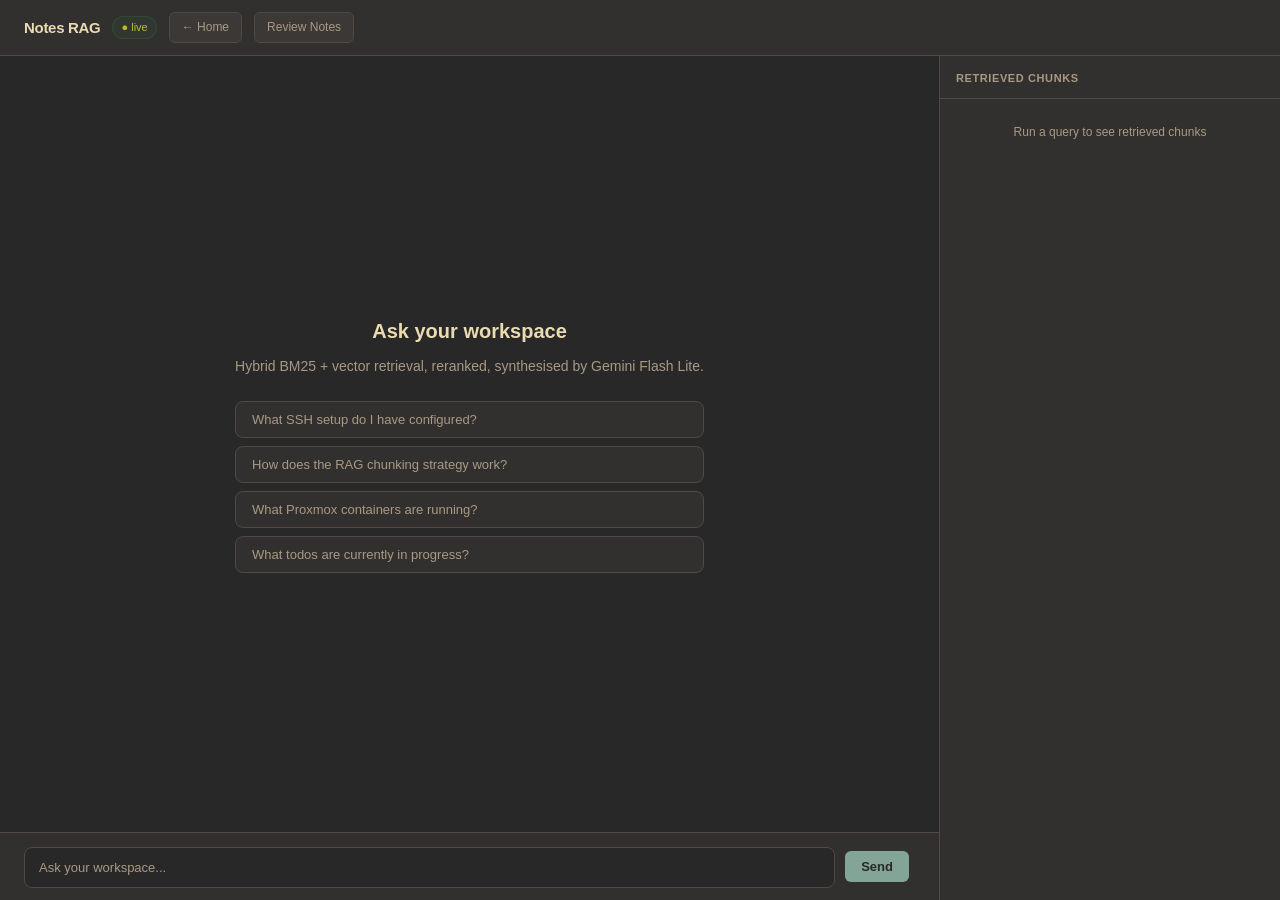
==== ui/index.html @ 13c09167 "feat(ui): apply Gruvbox Dark theme across all pages Replace GitHub Dark palette with Gruvbox Dark — " ====
<!DOCTYPE html>
<html lang="en">
<head>
  <meta charset="UTF-8">
  <meta name="viewport" content="width=device-width, initial-scale=1.0">
  <link rel="manifest" href="/manifest.json">
  <meta name="theme-color" content="#282828">
  <meta name="mobile-web-app-capable" content="yes">
  <meta name="apple-mobile-web-app-capable" content="yes">
  <meta name="apple-mobile-web-app-status-bar-style" content="black-translucent">
  <meta name="apple-mobile-web-app-title" content="Notes RAG">
  <link rel="apple-touch-icon" href="/ui/icon.png">
  <title>Notes RAG</title>
  <style>
    *, *::before, *::after { box-sizing: border-box; margin: 0; padding: 0; }

    :root {
      --bg:        #282828;
      --surface:   #32302f;
      --surface2:  #3c3836;
      --border:    #504945;
      --text:      #ebdbb2;
      --text-muted:#a89984;
      --accent:    #83a598;
      --user-bg:   #3c3836;
      --tag-bg:    #3c3836;
      --green:     #b8bb26;
      --code-bg:   #1d2021;
      --radius:    8px;
    }

    html, body { height: 100%; }

    body {
      font-family: -apple-system, BlinkMacSystemFont, 'Segoe UI', sans-serif;
      background: var(--bg);
      color: var(--text);
      display: flex;
      flex-direction: column;
      height: 100%;
      font-size: 14px;
      line-height: 1.6;
    }

    /* ── Header ── */
    header {
      border-bottom: 1px solid var(--border);
      padding: 12px 24px;
      display: flex;
      align-items: center;
      gap: 12px;
      background: var(--surface);
      flex-shrink: 0;
    }
    header h1 { font-size: 15px; font-weight: 600; letter-spacing: -0.3px; }
    .badge {
      font-size: 11px; padding: 2px 8px;
      border-radius: 999px; border: 1px solid var(--border);
      color: var(--text-muted); background: var(--tag-bg);
    }
    .badge.green { color: var(--green); border-color: #2ea04330; background: #2ea04310; }
    #home-btn, #review-btn { background: var(--tag-bg); border: 1px solid var(--border); color: var(--text-muted);
      border-radius: 6px; padding: 5px 12px; font-size: 12px; text-decoration: none;
      transition: border-color 0.15s, color 0.15s; }
    #home-btn:hover, #review-btn:hover { border-color: var(--accent); color: var(--text); }
    .spacer { flex: 1; }
    #chunk-count { font-size: 11px; color: var(--text-muted); font-family: 'SF Mono', monospace; }

    /* ── Layout ── */
    .layout { display: flex; flex: 1; overflow: hidden; }

    /* ── Chat panel ── */
    .chat-panel {
      flex: 1; display: flex; flex-direction: column;
      overflow: hidden; border-right: 1px solid var(--border);
    }

    .messages {
      flex: 1; overflow-y: auto;
      padding: 24px; display: flex; flex-direction: column;
      gap: 24px; scroll-behavior: smooth;
    }
    .messages::-webkit-scrollbar { width: 6px; }
    .messages::-webkit-scrollbar-thumb { background: var(--border); border-radius: 3px; }

    /* Welcome */
    .welcome { margin: auto; text-align: center; max-width: 480px; }
    .welcome h2 { font-size: 20px; font-weight: 600; margin-bottom: 8px; }
    .welcome p { color: var(--text-muted); margin-bottom: 24px; }
    .examples { display: flex; flex-direction: column; gap: 8px; }
    .example-btn {
      background: var(--surface); border: 1px solid var(--border);
      color: var(--text-muted); padding: 10px 16px;
      border-radius: var(--radius); cursor: pointer;
      text-align: left; font-size: 13px;
      transition: border-color 0.15s, color 0.15s;
    }
    .example-btn:hover { border-color: var(--accent); color: var(--text); }

    /* Exchange */
    .exchange { display: flex; flex-direction: column; gap: 12px; }

    .user-msg {
      align-self: flex-end; background: var(--user-bg);
      border: 1px solid #2d4a6a; border-radius: var(--radius);
      padding: 10px 14px; max-width: 75%;
      color: var(--text); font-size: 13px; white-space: pre-wrap;
    }

    .assistant-card {
      background: var(--surface); border: 1px solid var(--border);
      border-radius: var(--radius); overflow: hidden;
    }

    .answer-body {
      padding: 16px; color: var(--text);
      font-size: 13.5px; line-height: 1.7;
    }
    .answer-body h1, .answer-body h2, .answer-body h3 {
      font-size: 14px; font-weight: 600; margin: 12px 0 4px;
    }
    .answer-body p { margin-bottom: 10px; }
    .answer-body p:last-child { margin-bottom: 0; }
    .answer-body strong { font-weight: 600; }
    .answer-body em { font-style: italic; color: var(--text-muted); }
    .answer-body code {
      font-family: 'SF Mono', 'Fira Code', monospace;
      background: var(--code-bg); border: 1px solid var(--border);
      border-radius: 4px; padding: 1px 5px; font-size: 12px; color: #e3b341;
    }
    .answer-body pre {
      background: var(--code-bg); border: 1px solid var(--border);
      border-radius: var(--radius); padding: 12px;
      overflow-x: auto; margin: 10px 0;
    }
    .answer-body pre code { background: none; border: none; padding: 0; color: var(--text); font-size: 12px; }
    .answer-body ul, .answer-body ol { padding-left: 20px; margin-bottom: 10px; }
    .answer-body li { margin-bottom: 3px; }
    .answer-body blockquote {
      border-left: 3px solid var(--border); padding-left: 12px;
      color: var(--text-muted); margin: 8px 0;
    }

    /* Cursor blink while streaming */
    .streaming-cursor::after {
      content: '▍'; animation: blink 0.8s step-end infinite;
      color: var(--accent); font-size: 12px;
    }
    @keyframes blink { 50% { opacity: 0; } }

    /* Card footer: sources + latency */
    .card-footer {
      display: flex; align-items: center; gap: 8px;
      padding: 8px 16px; border-top: 1px solid var(--border);
      font-size: 12px; color: var(--text-muted);
    }
    .sources-toggle {
      display: flex; align-items: center; gap: 6px;
      cursor: pointer; user-select: none;
      transition: color 0.15s; flex: 1;
    }
    .sources-toggle:hover { color: var(--text); }
    .sources-toggle .chevron { transition: transform 0.2s; font-size: 10px; }
    .sources-toggle.open .chevron { transform: rotate(90deg); }
    .sources-count {
      background: var(--tag-bg); border: 1px solid var(--border);
      border-radius: 999px; padding: 1px 7px; font-size: 11px;
    }
    .source-chips { display: flex; gap: 4px; flex-wrap: wrap; }
    .chip {
      font-size: 10px; padding: 1px 6px; border-radius: 999px;
      background: var(--tag-bg); border: 1px solid var(--border);
      color: var(--text-muted); max-width: 160px;
      overflow: hidden; text-overflow: ellipsis; white-space: nowrap;
    }
    .latency {
      font-size: 11px; color: var(--text-muted);
      font-family: 'SF Mono', monospace; white-space: nowrap; flex-shrink: 0;
    }
    .latency .phase { color: var(--accent); }

    /* Chunks panel (inline) */
    .chunks-panel {
      display: none; flex-direction: column;
      gap: 1px; background: var(--border);
      border-top: 1px solid var(--border);
    }
    .chunks-panel.open { display: flex; }

    .chunk { background: var(--surface2); overflow: hidden; }
    .chunk-header {
      display: flex; align-items: center; gap: 8px;
      padding: 8px 16px; cursor: pointer; user-select: none;
    }
    .chunk-header:hover { background: var(--surface); }
    .chunk-filename {
      font-size: 11px; font-family: 'SF Mono', monospace;
      color: var(--accent); flex: 1;
      overflow: hidden; text-overflow: ellipsis; white-space: nowrap;
    }
    .score-bar { width: 40px; height: 3px; background: var(--border); border-radius: 2px; overflow: hidden; }
    .score-bar-fill { height: 100%; background: var(--accent); border-radius: 2px; }
    .chunk-score { font-size: 10px; color: var(--text-muted); font-family: monospace; }
    .chunk-expand { color: var(--text-muted); font-size: 10px; transition: transform 0.15s; }
    .chunk.expanded .chunk-expand { transform: rotate(90deg); }
    .chunk-content {
      display: none; padding: 0 16px 12px;
      font-size: 12px; font-family: 'SF Mono', 'Fira Code', monospace;
      color: var(--text-muted); line-height: 1.6;
      white-space: pre-wrap; word-break: break-word;
      border-top: 1px solid var(--border);
    }
    .chunk.expanded .chunk-content { display: block; }

    /* Loading */
    .loading-card {
      background: var(--surface); border: 1px solid var(--border);
      border-radius: var(--radius); padding: 16px;
      display: flex; align-items: center; gap: 10px;
      color: var(--text-muted); font-size: 13px;
    }
    .spinner {
      width: 14px; height: 14px;
      border: 2px solid var(--border); border-top-color: var(--accent);
      border-radius: 50%; animation: spin 0.7s linear infinite; flex-shrink: 0;
    }
    @keyframes spin { to { transform: rotate(360deg); } }

    /* ── Sidebar ── */
    .sources-panel-side {
      width: 340px; flex-shrink: 0; overflow-y: auto;
      background: var(--surface); display: flex; flex-direction: column;
    }
    .sources-panel-side::-webkit-scrollbar { width: 6px; }
    .sources-panel-side::-webkit-scrollbar-thumb { background: var(--border); border-radius: 3px; }
    .side-header {
      padding: 14px 16px 10px; font-size: 11px; font-weight: 600;
      color: var(--text-muted); text-transform: uppercase;
      letter-spacing: 0.6px; border-bottom: 1px solid var(--border); flex-shrink: 0;
    }
    .side-empty { padding: 24px 16px; color: var(--text-muted); font-size: 12px; text-align: center; }

    .side-chunk { border-bottom: 1px solid var(--border); overflow: hidden; }
    .side-chunk-header { padding: 10px 16px; cursor: pointer; display: flex; flex-direction: column; gap: 4px; }
    .side-chunk-header:hover { background: var(--surface2); }
    .side-chunk-meta { display: flex; align-items: center; justify-content: space-between; gap: 8px; }
    .side-chunk-filename {
      font-size: 11px; font-family: 'SF Mono', monospace;
      color: var(--accent); overflow: hidden; text-overflow: ellipsis; white-space: nowrap;
    }
    .side-chunk-score { font-size: 10px; color: var(--text-muted); font-family: monospace; flex-shrink: 0; }
    .side-score-bar { width: 100%; height: 2px; background: var(--border); border-radius: 2px; }
    .side-score-bar-fill { height: 100%; background: var(--accent); border-radius: 2px; opacity: 0.7; }
    .side-chunk-preview {
      font-size: 11px; color: var(--text-muted);
      white-space: nowrap; overflow: hidden; text-overflow: ellipsis;
    }
    .side-chunk-body {
      display: none; padding: 0 16px 12px;
      font-size: 11px; font-family: 'SF Mono', monospace;
      color: var(--text-muted); white-space: pre-wrap;
      word-break: break-word; line-height: 1.6;
    }
    .side-chunk.expanded .side-chunk-body { display: block; }
    .side-chunk.expanded .side-chunk-header { background: var(--surface2); }

    /* ── Input bar ── */
    .input-bar {
      border-top: 1px solid var(--border); padding: 12px 24px;
      background: var(--surface); display: flex; gap: 10px;
      align-items: flex-end; flex-shrink: 0;
    }
    .input-wrap {
      flex: 1; background: var(--bg); border: 1px solid var(--border);
      border-radius: var(--radius); display: flex; align-items: flex-end;
      transition: border-color 0.15s;
    }
    .input-wrap:focus-within { border-color: var(--accent); }
    textarea {
      flex: 1; background: transparent; border: none; outline: none;
      color: var(--text); font-family: inherit; font-size: 13px;
      padding: 10px 14px; resize: none; max-height: 120px; line-height: 1.5;
    }
    textarea::placeholder { color: var(--text-muted); }
    .send-btn {
      background: var(--accent); color: #282828; border: none;
      border-radius: 6px; padding: 8px 16px; cursor: pointer;
      font-size: 13px; font-weight: 600; flex-shrink: 0;
      transition: opacity 0.15s; align-self: flex-end; margin: 6px 6px 6px 0;
    }
    .send-btn:hover { opacity: 0.85; }
    .send-btn:disabled { opacity: 0.4; cursor: not-allowed; }

    @media (max-width: 768px) {
      .sources-panel-side { display: none; }
      .chat-panel { border-right: none; }
    }
  </style>
</head>
<body>

<header>
  <h1>Notes RAG</h1>
  <span class="badge green">● live</span>
  <a href="/" id="home-btn">← Home</a>
  <a href="/review" id="review-btn">Review Notes</a>
  <span class="spacer"></span>
</header>

<div class="layout">
  <div class="chat-panel">
    <div class="messages" id="messages">
      <div class="welcome" id="welcome">
        <h2>Ask your workspace</h2>
        <p>Hybrid BM25 + vector retrieval, reranked, synthesised by Gemini Flash Lite.</p>
        <div class="examples">
          <button class="example-btn">What SSH setup do I have configured?</button>
          <button class="example-btn">How does the RAG chunking strategy work?</button>
          <button class="example-btn">What Proxmox containers are running?</button>
          <button class="example-btn">What todos are currently in progress?</button>
        </div>
      </div>
    </div>
    <div class="input-bar">
      <div class="input-wrap">
        <textarea id="query" placeholder="Ask your workspace..." rows="1"></textarea>
      </div>
      <button class="send-btn" id="send">Send</button>
    </div>
  </div>

  <div class="sources-panel-side" id="side-panel">
    <div class="side-header">Retrieved Chunks</div>
    <div class="side-empty" id="side-empty">Run a query to see retrieved chunks</div>
  </div>
</div>

<script>
  const messagesEl = document.getElementById('messages');
  const queryEl    = document.getElementById('query');
  const sendBtn    = document.getElementById('send');
  const sidePanel  = document.getElementById('side-panel');
  const sideEmpty  = document.getElementById('side-empty');

  // Stats loaded but not displayed

  // Auto-resize textarea
  queryEl.addEventListener('input', () => {
    queryEl.style.height = 'auto';
    queryEl.style.height = Math.min(queryEl.scrollHeight, 120) + 'px';
  });

  queryEl.addEventListener('keydown', e => {
    if (e.key === 'Enter' && !e.shiftKey) { e.preventDefault(); submit(); }
  });

  sendBtn.addEventListener('click', submit);

  document.querySelectorAll('.example-btn').forEach(btn => {
    btn.addEventListener('click', () => { queryEl.value = btn.textContent; submit(); });
  });

  async function submit() {
    const query = queryEl.value.trim();
    if (!query || sendBtn.disabled) return;

    document.getElementById('welcome')?.remove();
    queryEl.value = '';
    queryEl.style.height = 'auto';
    sendBtn.disabled = true;

    const startTime = Date.now();

    // Build exchange
    const exchange = document.createElement('div');
    exchange.className = 'exchange';

    const userMsg = document.createElement('div');
    userMsg.className = 'user-msg';
    userMsg.textContent = query;
    exchange.appendChild(userMsg);

    const loadingCard = document.createElement('div');
    loadingCard.className = 'loading-card';
    loadingCard.innerHTML = '<div class="spinner"></div><span>Retrieving…</span>';
    exchange.appendChild(loadingCard);

    messagesEl.appendChild(exchange);
    scrollToBottom();

    try {
      const response = await fetch('/api/search/stream', {
        method: 'POST',
        headers: {'Content-Type': 'application/json'},
        body: JSON.stringify({query}),
      });

      const reader = response.body.getReader();

      const decoder = new TextDecoder();
      let buffer = '';

      // Elements built as events arrive
      const card = document.createElement('div');
      card.className = 'assistant-card';

      const answerBody = document.createElement('div');
      answerBody.className = 'answer-body streaming-cursor';
      card.appendChild(answerBody);

      const cardFooter = document.createElement('div');
      cardFooter.className = 'card-footer';
      card.appendChild(cardFooter);

      const chunksPanel = document.createElement('div');
      chunksPanel.className = 'chunks-panel';
      card.appendChild(chunksPanel);

      let answerText = '';
      let retrievalMs = null;
      let cardAdded = false;

      while (true) {
        const {done, value} = await reader.read();
        if (done) break;

        buffer += decoder.decode(value, {stream: true});
        const parts = buffer.split('\n\n');
        buffer = parts.pop();

        for (const part of parts) {
          if (!part.startsWith('data: ')) continue;
          let event;
          try { event = JSON.parse(part.slice(6)); } catch { continue; }

          if (event.type === 'retrieved') {
            retrievalMs = Date.now() - startTime;

            // Swap loading card for answer card
            loadingCard.remove();
            if (!cardAdded) {
              exchange.appendChild(card);
              cardAdded = true;
            }

            // Update loading label while LLM generates
            loadingCard.querySelector('span').textContent = 'Generating…';

            // Populate sidebar immediately
            updateSidebar(event.chunks);

            // Build inline chunks
            buildChunksPanel(chunksPanel, event.chunks, event.sources, cardFooter);
          }

          if (event.type === 'token') {
            answerText += event.content;
            answerBody.innerHTML = renderMarkdown(answerText);
            scrollToBottom();
          }

          if (event.type === 'done') {
            answerBody.classList.remove('streaming-cursor');
            const totalMs = Date.now() - startTime;
            updateLatency(cardFooter, retrievalMs, totalMs);
          }
        }
      }

      // Fallback if card wasn't added (empty response)
      if (!cardAdded) {
        loadingCard.remove();
        exchange.appendChild(card);
      }

    } catch (err) {
      loadingCard.remove();
      const errCard = document.createElement('div');
      errCard.className = 'assistant-card';
      errCard.innerHTML = `<div class="answer-body" style="color:#fb4934">Error: ${escHtml(err.message)}</div>`;
      exchange.appendChild(errCard);
    } finally {
      sendBtn.disabled = false;
      queryEl.focus();
      scrollToBottom();
    }
  }

  function buildChunksPanel(chunksPanel, chunks, sources, cardFooter) {
    if (!chunks || chunks.length === 0) return;

    const maxScore = Math.max(...chunks.map(c => c.score), 0.001);

    // Footer: toggle + source chips + latency placeholder
    const toggle = document.createElement('div');
    toggle.className = 'sources-toggle';
    toggle.innerHTML = `
      <span class="chevron">▶</span>
      <span class="sources-count">${chunks.length}</span>
      <span>sources</span>
      <div class="source-chips">
        ${[...new Set(sources)].slice(0, 4).map(s =>
          `<span class="chip" title="${escHtml(s)}">${escHtml(s)}</span>`
        ).join('')}
      </div>`;

    toggle.addEventListener('click', () => {
      toggle.classList.toggle('open');
      chunksPanel.classList.toggle('open');
    });

    // Insert toggle before latency slot
    cardFooter.appendChild(toggle);

    chunks.forEach(chunk => {
      const pct = Math.round((chunk.score / maxScore) * 100);
      const el = document.createElement('div');
      el.className = 'chunk';
      el.innerHTML = `
        <div class="chunk-header">
          <span class="chunk-filename">${escHtml(chunk.source)}</span>
          <div class="score-bar"><div class="score-bar-fill" style="width:${pct}%"></div></div>
          <span class="chunk-score">${chunk.score.toFixed(5)}</span>
          <span class="chunk-expand">▶</span>
        </div>
        <div class="chunk-content">${escHtml(chunk.content)}</div>`;
      el.querySelector('.chunk-header').addEventListener('click', () => el.classList.toggle('expanded'));
      chunksPanel.appendChild(el);
    });
  }

  function updateLatency(cardFooter, retrievalMs, totalMs) {
    const el = document.createElement('div');
    el.className = 'latency';
    el.innerHTML =
      `<span class="phase">retrieved</span> ${retrievalMs}ms · ` +
      `<span class="phase">total</span> ${(totalMs / 1000).toFixed(1)}s`;
    cardFooter.appendChild(el);
  }

  function updateSidebar(chunks) {
    sidePanel.querySelectorAll('.side-chunk').forEach(el => el.remove());
    sideEmpty.style.display = 'none';
    if (!chunks || chunks.length === 0) { sideEmpty.style.display = ''; return; }

    const maxScore = Math.max(...chunks.map(c => c.score), 0.001);

    chunks.forEach(chunk => {
      const pct = Math.round((chunk.score / maxScore) * 100);
      const preview = chunk.content.replace(/\n/g, ' ').slice(0, 80);
      const el = document.createElement('div');
      el.className = 'side-chunk';
      el.innerHTML = `
        <div class="side-chunk-header">
          <div class="side-chunk-meta">
            <span class="side-chunk-filename">${escHtml(chunk.source)}</span>
            <span class="side-chunk-score">${chunk.score.toFixed(5)}</span>
          </div>
          <div class="side-score-bar"><div class="side-score-bar-fill" style="width:${pct}%"></div></div>
          <div class="side-chunk-preview">${escHtml(preview)}…</div>
        </div>
        <div class="side-chunk-body">${escHtml(chunk.content)}</div>`;
      el.querySelector('.side-chunk-header').addEventListener('click', () => el.classList.toggle('expanded'));
      sidePanel.appendChild(el);
    });
  }

  function scrollToBottom() {
    messagesEl.scrollTop = messagesEl.scrollHeight;
  }

  function escHtml(str) {
    return String(str).replace(/&/g,'&amp;').replace(/</g,'&lt;').replace(/>/g,'&gt;');
  }

  function renderMarkdown(text) {
    const blocks = [];
    text = text.replace(/```[\w]*\n?([\s\S]*?)```/g, (_, code) => {
      const idx = blocks.length;
      blocks.push(`<pre><code>${escHtml(code.trim())}</code></pre>`);
      return `\x00BLOCK${idx}\x00`;
    });
    text = text.replace(/`([^`]+)`/g, (_, c) => `<code>${escHtml(c)}</code>`);
    text = text.replace(/^#{1,3} (.+)$/gm, (_, h) => `<h3>${h}</h3>`);
    text = text.replace(/\*\*([^*]+)\*\*/g, '<strong>$1</strong>');
    text = text.replace(/\*([^*]+)\*/g, '<em>$1</em>');
    text = text.replace(/((?:^- .+\n?)+)/gm, match => {
      const items = match.trim().split('\n').map(l => `<li>${l.replace(/^- /, '')}</li>`).join('');
      return `<ul>${items}</ul>`;
    });
    text = text.replace(/((?:^\d+\. .+\n?)+)/gm, match => {
      const items = match.trim().split('\n').map(l => `<li>${l.replace(/^\d+\. /, '')}</li>`).join('');
      return `<ol>${items}</ol>`;
    });
    text = text.replace(/^> (.+)$/gm, '<blockquote>$1</blockquote>');
    text = text.split(/\n\n+/).map(p => {
      p = p.trim();
      if (!p) return '';
      if (/^<(h[1-6]|ul|ol|pre|blockquote)/.test(p) || p.startsWith('\x00BLOCK')) return p;
      return `<p>${p.replace(/\n/g, '<br>')}</p>`;
    }).join('\n');
    blocks.forEach((block, i) => { text = text.replace(`\x00BLOCK${i}\x00`, block); });
    return text;
  }
</script>
<script>
  if ("serviceWorker" in navigator) {
    navigator.serviceWorker.register("/sw.js");
  }
</script>
</body>
</html>
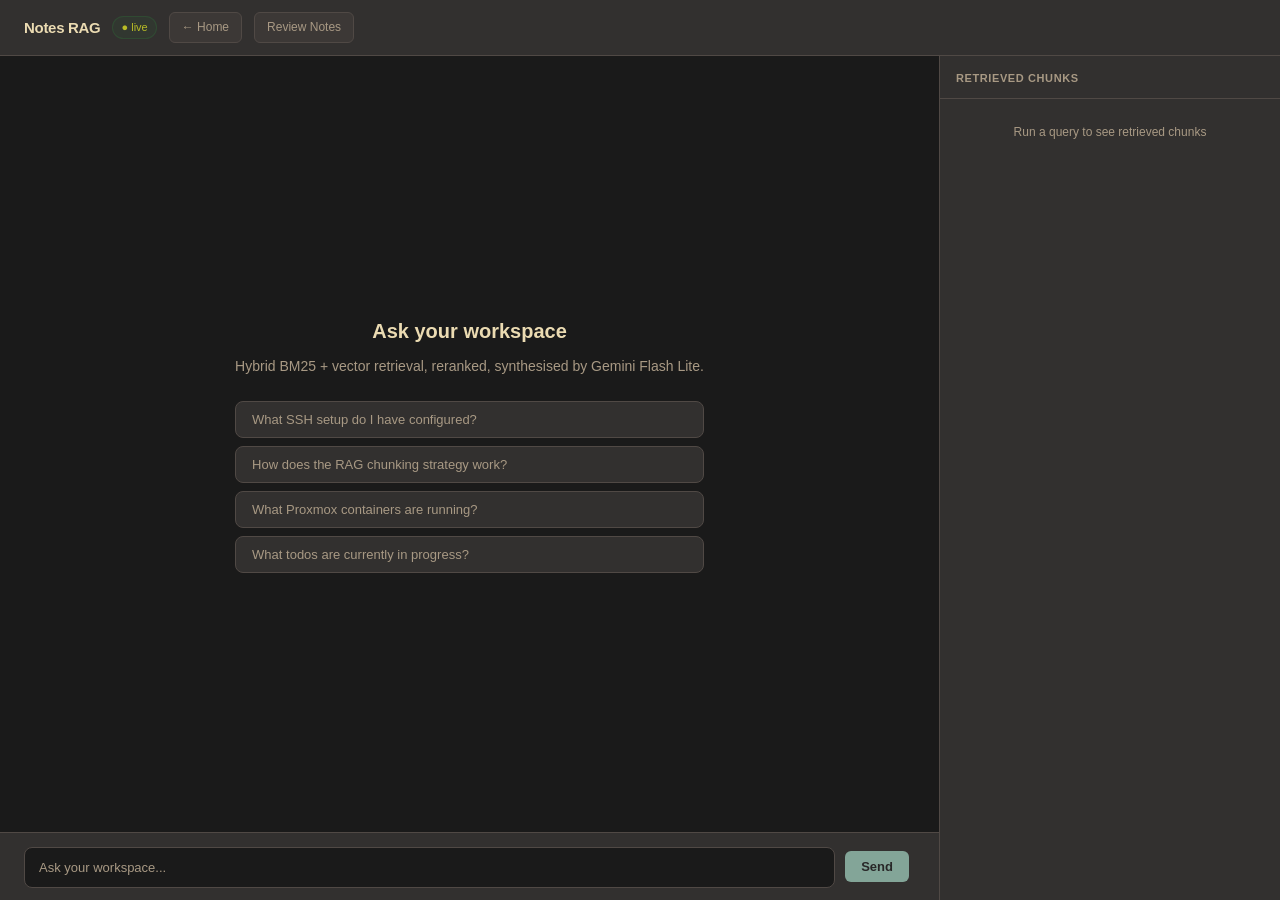
==== commit 06987e2c: "darken background to #1a1a1a (mac terminal black) across all pages bump sw cache to notes-rag-links-" ====
--- a/ui/index.html
+++ b/ui/index.html
@@ -4,7 +4,7 @@
   <meta charset="UTF-8">
   <meta name="viewport" content="width=device-width, initial-scale=1.0">
   <link rel="manifest" href="/manifest.json">
-  <meta name="theme-color" content="#282828">
+  <meta name="theme-color" content="#1a1a1a">
   <meta name="mobile-web-app-capable" content="yes">
   <meta name="apple-mobile-web-app-capable" content="yes">
   <meta name="apple-mobile-web-app-status-bar-style" content="black-translucent">
@@ -15,7 +15,7 @@
     *, *::before, *::after { box-sizing: border-box; margin: 0; padding: 0; }
 
     :root {
-      --bg:        #282828;
+      --bg:        #1a1a1a;
       --surface:   #32302f;
       --surface2:  #3c3836;
       --border:    #504945;
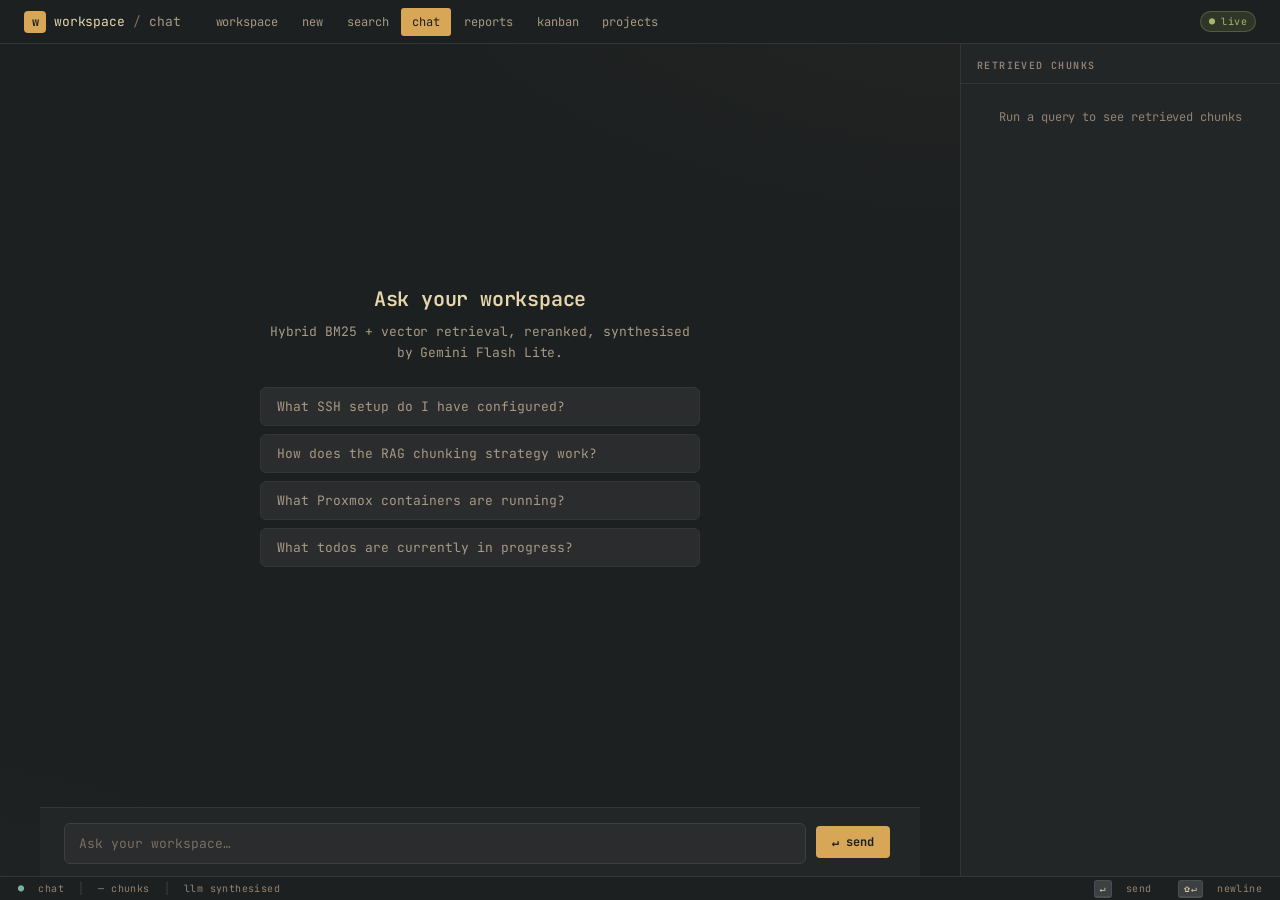
==== commit 8671c887: "feat(ui): Gruvbox Material Dark bento redesign Full UI overhaul across all 4 pages (workspace, chat," ====
--- a/ui/index.html
+++ b/ui/index.html
@@ -2,313 +2,277 @@
 <html lang="en">
 <head>
   <meta charset="UTF-8">
-  <meta name="viewport" content="width=device-width, initial-scale=1.0">
+  <meta name="viewport" content="width=device-width, initial-scale=1, viewport-fit=cover">
   <link rel="manifest" href="/manifest.json">
-  <meta name="theme-color" content="#1a1a1a">
+  <meta name="theme-color" content="#d8a657">
   <meta name="mobile-web-app-capable" content="yes">
   <meta name="apple-mobile-web-app-capable" content="yes">
   <meta name="apple-mobile-web-app-status-bar-style" content="black-translucent">
-  <meta name="apple-mobile-web-app-title" content="Notes RAG">
   <link rel="apple-touch-icon" href="/ui/icon.png">
-  <title>Notes RAG</title>
+  <link rel="stylesheet" href="/ui/theme.css">
+  <title>Chat — Notes RAG</title>
   <style>
-    *, *::before, *::after { box-sizing: border-box; margin: 0; padding: 0; }
-
-    :root {
-      --bg:        #1a1a1a;
-      --surface:   #32302f;
-      --surface2:  #3c3836;
-      --border:    #504945;
-      --text:      #ebdbb2;
-      --text-muted:#a89984;
-      --accent:    #83a598;
-      --user-bg:   #3c3836;
-      --tag-bg:    #3c3836;
-      --green:     #b8bb26;
-      --code-bg:   #1d2021;
-      --radius:    8px;
-    }
-
-    html, body { height: 100%; }
-
-    body {
-      font-family: -apple-system, BlinkMacSystemFont, 'Segoe UI', sans-serif;
-      background: var(--bg);
-      color: var(--text);
+    /* ── Layout ─────────────────────────────────────────────────── */
+    .chat-layout {
       display: flex;
-      flex-direction: column;
-      height: 100%;
-      font-size: 14px;
-      line-height: 1.6;
-    }
-
-    /* ── Header ── */
-    header {
-      border-bottom: 1px solid var(--border);
-      padding: 12px 24px;
-      display: flex;
-      align-items: center;
-      gap: 12px;
-      background: var(--surface);
-      flex-shrink: 0;
-    }
-    header h1 { font-size: 15px; font-weight: 600; letter-spacing: -0.3px; }
-    .badge {
-      font-size: 11px; padding: 2px 8px;
-      border-radius: 999px; border: 1px solid var(--border);
-      color: var(--text-muted); background: var(--tag-bg);
-    }
-    .badge.green { color: var(--green); border-color: #2ea04330; background: #2ea04310; }
-    #home-btn, #review-btn { background: var(--tag-bg); border: 1px solid var(--border); color: var(--text-muted);
-      border-radius: 6px; padding: 5px 12px; font-size: 12px; text-decoration: none;
-      transition: border-color 0.15s, color 0.15s; }
-    #home-btn:hover, #review-btn:hover { border-color: var(--accent); color: var(--text); }
-    .spacer { flex: 1; }
-    #chunk-count { font-size: 11px; color: var(--text-muted); font-family: 'SF Mono', monospace; }
-
-    /* ── Layout ── */
-    .layout { display: flex; flex: 1; overflow: hidden; }
-
-    /* ── Chat panel ── */
-    .chat-panel {
+      flex: 1;
+      overflow: hidden;
+      position: relative;
+    }
+
+    /* ── Messages area ───────────────────────────────────────────── */
+    .chat-main {
       flex: 1; display: flex; flex-direction: column;
-      overflow: hidden; border-right: 1px solid var(--border);
-    }
-
+      overflow: hidden; border-right: 1px solid var(--bg-2);
+    }
     .messages {
       flex: 1; overflow-y: auto;
       padding: 24px; display: flex; flex-direction: column;
       gap: 24px; scroll-behavior: smooth;
+      max-width: 880px; width: 100%; align-self: center;
     }
     .messages::-webkit-scrollbar { width: 6px; }
-    .messages::-webkit-scrollbar-thumb { background: var(--border); border-radius: 3px; }
-
-    /* Welcome */
-    .welcome { margin: auto; text-align: center; max-width: 480px; }
-    .welcome h2 { font-size: 20px; font-weight: 600; margin-bottom: 8px; }
-    .welcome p { color: var(--text-muted); margin-bottom: 24px; }
+    .messages::-webkit-scrollbar-thumb { background: var(--bg-3); border-radius: 3px; }
+
+    /* ── Welcome state ───────────────────────────────────────────── */
+    .welcome { margin: auto; text-align: center; max-width: 480px; padding: 40px 20px; }
+    .welcome h2 { font-size: 20px; font-weight: 600; margin-bottom: 8px; color: var(--fg-2); letter-spacing: -0.01em; }
+    .welcome p  { color: var(--gray-2); margin-bottom: 24px; font-size: 13px; line-height: 1.55; }
     .examples { display: flex; flex-direction: column; gap: 8px; }
     .example-btn {
-      background: var(--surface); border: 1px solid var(--border);
-      color: var(--text-muted); padding: 10px 16px;
-      border-radius: var(--radius); cursor: pointer;
-      text-align: left; font-size: 13px;
-      transition: border-color 0.15s, color 0.15s;
-    }
-    .example-btn:hover { border-color: var(--accent); color: var(--text); }
-
-    /* Exchange */
+      background: var(--bg-1); border: 1px solid var(--bg-2);
+      color: var(--gray-2); padding: 10px 16px;
+      border-radius: 6px; cursor: pointer; text-align: left;
+      font-size: 13px; font-family: var(--mono);
+      transition: border-color 0.15s, color 0.15s, background 0.15s;
+    }
+    .example-btn:hover { border-color: var(--blue); color: var(--fg-1); background: var(--bg-2); }
+
+    /* ── Message bubbles ─────────────────────────────────────────── */
     .exchange { display: flex; flex-direction: column; gap: 12px; }
 
     .user-msg {
-      align-self: flex-end; background: var(--user-bg);
-      border: 1px solid #2d4a6a; border-radius: var(--radius);
-      padding: 10px 14px; max-width: 75%;
-      color: var(--text); font-size: 13px; white-space: pre-wrap;
+      align-self: flex-end;
+      background: var(--bg-2); border: 1px solid rgba(125,174,163,0.3);
+      border-radius: 6px; padding: 10px 14px;
+      max-width: 75%; color: var(--fg-1); font-size: 13px; white-space: pre-wrap;
     }
 
     .assistant-card {
-      background: var(--surface); border: 1px solid var(--border);
-      border-radius: var(--radius); overflow: hidden;
-    }
-
+      background: var(--bg-1); border: 1px solid var(--bg-2);
+      border-radius: 6px; overflow: hidden;
+    }
+
+    /* ── Answer body (markdown) ──────────────────────────────────── */
     .answer-body {
-      padding: 16px; color: var(--text);
+      padding: 16px; color: var(--fg-1);
       font-size: 13.5px; line-height: 1.7;
     }
     .answer-body h1, .answer-body h2, .answer-body h3 {
-      font-size: 14px; font-weight: 600; margin: 12px 0 4px;
+      font-size: 14px; font-weight: 600; margin: 12px 0 4px; color: var(--fg-2);
     }
     .answer-body p { margin-bottom: 10px; }
     .answer-body p:last-child { margin-bottom: 0; }
-    .answer-body strong { font-weight: 600; }
-    .answer-body em { font-style: italic; color: var(--text-muted); }
+    .answer-body strong { font-weight: 600; color: var(--fg-2); }
+    .answer-body em { font-style: italic; color: var(--gray-2); }
     .answer-body code {
-      font-family: 'SF Mono', 'Fira Code', monospace;
-      background: var(--code-bg); border: 1px solid var(--border);
-      border-radius: 4px; padding: 1px 5px; font-size: 12px; color: #e3b341;
+      background: var(--bg-0); border: 1px solid var(--bg-3);
+      border-radius: 3px; padding: 1px 5px;
+      font-size: 12px; color: var(--yellow); font-family: var(--mono);
     }
     .answer-body pre {
-      background: var(--code-bg); border: 1px solid var(--border);
-      border-radius: var(--radius); padding: 12px;
-      overflow-x: auto; margin: 10px 0;
-    }
-    .answer-body pre code { background: none; border: none; padding: 0; color: var(--text); font-size: 12px; }
+      background: var(--bg-0); border: 1px solid var(--bg-2);
+      border-radius: 6px; padding: 12px; overflow-x: auto; margin: 10px 0;
+    }
+    .answer-body pre code { background: none; border: none; padding: 0; color: var(--fg-1); font-size: 12px; }
     .answer-body ul, .answer-body ol { padding-left: 20px; margin-bottom: 10px; }
     .answer-body li { margin-bottom: 3px; }
     .answer-body blockquote {
-      border-left: 3px solid var(--border); padding-left: 12px;
-      color: var(--text-muted); margin: 8px 0;
-    }
-
-    /* Cursor blink while streaming */
+      border-left: 2px solid var(--bg-3); padding-left: 12px;
+      color: var(--gray-2); margin: 8px 0;
+    }
+
+    /* Streaming cursor */
     .streaming-cursor::after {
       content: '▍'; animation: blink 0.8s step-end infinite;
-      color: var(--accent); font-size: 12px;
+      color: var(--yellow); font-size: 12px;
     }
     @keyframes blink { 50% { opacity: 0; } }
 
-    /* Card footer: sources + latency */
+    /* ── Card footer ─────────────────────────────────────────────── */
     .card-footer {
-      display: flex; align-items: center; gap: 8px;
-      padding: 8px 16px; border-top: 1px solid var(--border);
-      font-size: 12px; color: var(--text-muted);
+      display: flex; align-items: center; gap: 8px; flex-wrap: wrap;
+      padding: 8px 16px; border-top: 1px solid var(--bg-2);
+      font-size: 12px; color: var(--gray-2);
     }
     .sources-toggle {
       display: flex; align-items: center; gap: 6px;
       cursor: pointer; user-select: none;
       transition: color 0.15s; flex: 1;
     }
-    .sources-toggle:hover { color: var(--text); }
+    .sources-toggle:hover { color: var(--fg-1); }
     .sources-toggle .chevron { transition: transform 0.2s; font-size: 10px; }
     .sources-toggle.open .chevron { transform: rotate(90deg); }
     .sources-count {
-      background: var(--tag-bg); border: 1px solid var(--border);
-      border-radius: 999px; padding: 1px 7px; font-size: 11px;
+      background: var(--bg-2); border: 1px solid var(--bg-3);
+      border-radius: 999px; padding: 1px 7px; font-size: 10px;
     }
     .source-chips { display: flex; gap: 4px; flex-wrap: wrap; }
     .chip {
-      font-size: 10px; padding: 1px 6px; border-radius: 999px;
-      background: var(--tag-bg); border: 1px solid var(--border);
-      color: var(--text-muted); max-width: 160px;
+      font-size: 10px; padding: 2px 8px; border-radius: 999px;
+      background: var(--aqua-dim); border: 1px solid rgba(137,180,130,0.3);
+      color: var(--aqua); max-width: 180px;
       overflow: hidden; text-overflow: ellipsis; white-space: nowrap;
     }
+    .chip.todo   { background: var(--yellow-dim); border-color: rgba(216,166,87,0.3); color: var(--yellow); }
+    .chip.report { background: var(--purple-dim); border-color: rgba(211,134,155,0.3); color: var(--purple); }
     .latency {
-      font-size: 11px; color: var(--text-muted);
-      font-family: 'SF Mono', monospace; white-space: nowrap; flex-shrink: 0;
-    }
-    .latency .phase { color: var(--accent); }
-
-    /* Chunks panel (inline) */
-    .chunks-panel {
-      display: none; flex-direction: column;
-      gap: 1px; background: var(--border);
-      border-top: 1px solid var(--border);
-    }
+      font-size: 11px; color: var(--gray-1); white-space: nowrap; flex-shrink: 0;
+    }
+    .latency .phase { color: var(--aqua); }
+
+    /* ── Chunks panel ────────────────────────────────────────────── */
+    .chunks-panel { display: none; flex-direction: column; gap: 1px; border-top: 1px solid var(--bg-2); }
     .chunks-panel.open { display: flex; }
 
-    .chunk { background: var(--surface2); overflow: hidden; }
+    .chunk { background: var(--bg-2); overflow: hidden; }
     .chunk-header {
       display: flex; align-items: center; gap: 8px;
       padding: 8px 16px; cursor: pointer; user-select: none;
     }
-    .chunk-header:hover { background: var(--surface); }
+    .chunk-header:hover { background: var(--bg-3); }
     .chunk-filename {
-      font-size: 11px; font-family: 'SF Mono', monospace;
-      color: var(--accent); flex: 1;
+      font-size: 11px; color: var(--aqua); flex: 1;
       overflow: hidden; text-overflow: ellipsis; white-space: nowrap;
     }
-    .score-bar { width: 40px; height: 3px; background: var(--border); border-radius: 2px; overflow: hidden; }
-    .score-bar-fill { height: 100%; background: var(--accent); border-radius: 2px; }
-    .chunk-score { font-size: 10px; color: var(--text-muted); font-family: monospace; }
-    .chunk-expand { color: var(--text-muted); font-size: 10px; transition: transform 0.15s; }
+    .score-bar { width: 40px; height: 3px; background: var(--bg-3); border-radius: 2px; overflow: hidden; }
+    .score-bar-fill { height: 100%; background: var(--yellow); border-radius: 2px; }
+    .chunk-score { font-size: 10px; color: var(--yellow); font-variant-numeric: tabular-nums; }
+    .chunk-expand { color: var(--gray-0); font-size: 10px; transition: transform 0.15s; }
     .chunk.expanded .chunk-expand { transform: rotate(90deg); }
     .chunk-content {
       display: none; padding: 0 16px 12px;
-      font-size: 12px; font-family: 'SF Mono', 'Fira Code', monospace;
-      color: var(--text-muted); line-height: 1.6;
+      font-size: 12px; color: var(--gray-2); line-height: 1.6;
       white-space: pre-wrap; word-break: break-word;
-      border-top: 1px solid var(--border);
+      border-top: 1px solid var(--bg-3);
     }
     .chunk.expanded .chunk-content { display: block; }
 
-    /* Loading */
+    /* ── Loading ─────────────────────────────────────────────────── */
     .loading-card {
-      background: var(--surface); border: 1px solid var(--border);
-      border-radius: var(--radius); padding: 16px;
+      background: var(--bg-1); border: 1px solid var(--bg-2);
+      border-radius: 6px; padding: 16px;
       display: flex; align-items: center; gap: 10px;
-      color: var(--text-muted); font-size: 13px;
+      color: var(--gray-2); font-size: 13px;
     }
     .spinner {
       width: 14px; height: 14px;
-      border: 2px solid var(--border); border-top-color: var(--accent);
+      border: 2px solid var(--bg-3); border-top-color: var(--aqua);
       border-radius: 50%; animation: spin 0.7s linear infinite; flex-shrink: 0;
     }
     @keyframes spin { to { transform: rotate(360deg); } }
 
-    /* ── Sidebar ── */
+    /* ── Sidebar (sources panel) ─────────────────────────────────── */
     .sources-panel-side {
-      width: 340px; flex-shrink: 0; overflow-y: auto;
-      background: var(--surface); display: flex; flex-direction: column;
+      width: 320px; flex-shrink: 0; overflow-y: auto;
+      background: var(--bg-0); display: flex; flex-direction: column;
+      border-left: 1px solid var(--bg-2);
     }
     .sources-panel-side::-webkit-scrollbar { width: 6px; }
-    .sources-panel-side::-webkit-scrollbar-thumb { background: var(--border); border-radius: 3px; }
+    .sources-panel-side::-webkit-scrollbar-thumb { background: var(--bg-3); border-radius: 3px; }
     .side-header {
-      padding: 14px 16px 10px; font-size: 11px; font-weight: 600;
-      color: var(--text-muted); text-transform: uppercase;
-      letter-spacing: 0.6px; border-bottom: 1px solid var(--border); flex-shrink: 0;
-    }
-    .side-empty { padding: 24px 16px; color: var(--text-muted); font-size: 12px; text-align: center; }
-
-    .side-chunk { border-bottom: 1px solid var(--border); overflow: hidden; }
+      padding: 14px 16px 10px;
+      font-size: 10px; font-weight: 600; color: var(--gray-1);
+      text-transform: uppercase; letter-spacing: 0.14em;
+      border-bottom: 1px solid var(--bg-2); flex-shrink: 0;
+    }
+    .side-empty { padding: 24px 16px; color: var(--gray-1); font-size: 12px; text-align: center; }
+
+    .side-chunk { border-bottom: 1px solid var(--bg-2); overflow: hidden; }
     .side-chunk-header { padding: 10px 16px; cursor: pointer; display: flex; flex-direction: column; gap: 4px; }
-    .side-chunk-header:hover { background: var(--surface2); }
+    .side-chunk-header:hover { background: var(--bg-1); }
     .side-chunk-meta { display: flex; align-items: center; justify-content: space-between; gap: 8px; }
-    .side-chunk-filename {
-      font-size: 11px; font-family: 'SF Mono', monospace;
-      color: var(--accent); overflow: hidden; text-overflow: ellipsis; white-space: nowrap;
-    }
-    .side-chunk-score { font-size: 10px; color: var(--text-muted); font-family: monospace; flex-shrink: 0; }
-    .side-score-bar { width: 100%; height: 2px; background: var(--border); border-radius: 2px; }
-    .side-score-bar-fill { height: 100%; background: var(--accent); border-radius: 2px; opacity: 0.7; }
-    .side-chunk-preview {
-      font-size: 11px; color: var(--text-muted);
-      white-space: nowrap; overflow: hidden; text-overflow: ellipsis;
-    }
+    .side-chunk-filename { font-size: 11px; color: var(--aqua); overflow: hidden; text-overflow: ellipsis; white-space: nowrap; }
+    .side-chunk-score { font-size: 10px; color: var(--yellow); font-variant-numeric: tabular-nums; flex-shrink: 0; }
+    .side-score-bar { width: 100%; height: 2px; background: var(--bg-3); border-radius: 2px; }
+    .side-score-bar-fill { height: 100%; background: var(--yellow); border-radius: 2px; opacity: 0.7; }
+    .side-chunk-preview { font-size: 11px; color: var(--gray-1); white-space: nowrap; overflow: hidden; text-overflow: ellipsis; }
     .side-chunk-body {
       display: none; padding: 0 16px 12px;
-      font-size: 11px; font-family: 'SF Mono', monospace;
-      color: var(--text-muted); white-space: pre-wrap;
+      font-size: 11px; color: var(--gray-2); white-space: pre-wrap;
       word-break: break-word; line-height: 1.6;
     }
     .side-chunk.expanded .side-chunk-body { display: block; }
-    .side-chunk.expanded .side-chunk-header { background: var(--surface2); }
-
-    /* ── Input bar ── */
+    .side-chunk.expanded .side-chunk-header { background: var(--bg-1); }
+
+    /* ── Composer ────────────────────────────────────────────────── */
     .input-bar {
-      border-top: 1px solid var(--border); padding: 12px 24px;
-      background: var(--surface); display: flex; gap: 10px;
+      border-top: 1px solid var(--bg-2); padding: 12px 24px;
+      background: var(--bg-0); display: flex; gap: 10px;
       align-items: flex-end; flex-shrink: 0;
+      max-width: 880px; width: 100%; align-self: center;
+      box-sizing: border-box;
     }
     .input-wrap {
-      flex: 1; background: var(--bg); border: 1px solid var(--border);
-      border-radius: var(--radius); display: flex; align-items: flex-end;
+      flex: 1; background: var(--bg-1); border: 1px solid var(--bg-3);
+      border-radius: 6px; display: flex; align-items: flex-end;
       transition: border-color 0.15s;
     }
-    .input-wrap:focus-within { border-color: var(--accent); }
+    .input-wrap:focus-within { border-color: var(--yellow); }
     textarea {
       flex: 1; background: transparent; border: none; outline: none;
-      color: var(--text); font-family: inherit; font-size: 13px;
+      color: var(--fg-1); font-family: var(--mono); font-size: 13px;
       padding: 10px 14px; resize: none; max-height: 120px; line-height: 1.5;
     }
-    textarea::placeholder { color: var(--text-muted); }
+    textarea::placeholder { color: var(--gray-0); }
     .send-btn {
-      background: var(--accent); color: #282828; border: none;
-      border-radius: 6px; padding: 8px 16px; cursor: pointer;
-      font-size: 13px; font-weight: 600; flex-shrink: 0;
+      background: var(--yellow); color: var(--bg-dim); border: none;
+      border-radius: 4px; padding: 8px 16px; cursor: pointer;
+      font-size: 12px; font-weight: 700; font-family: var(--mono); flex-shrink: 0;
       transition: opacity 0.15s; align-self: flex-end; margin: 6px 6px 6px 0;
     }
     .send-btn:hover { opacity: 0.85; }
     .send-btn:disabled { opacity: 0.4; cursor: not-allowed; }
 
+    /* Wrapper for messages + input bar (centred column) */
+    .chat-column {
+      flex: 1; display: flex; flex-direction: column;
+      overflow: hidden; align-items: center;
+    }
+
     @media (max-width: 768px) {
       .sources-panel-side { display: none; }
-      .chat-panel { border-right: none; }
+      .chat-main { border-right: none; }
     }
   </style>
 </head>
 <body>
 
-<header>
-  <h1>Notes RAG</h1>
-  <span class="badge green">● live</span>
-  <a href="/" id="home-btn">← Home</a>
-  <a href="/review" id="review-btn">Review Notes</a>
-  <span class="spacer"></span>
-</header>
-
-<div class="layout">
-  <div class="chat-panel">
+<!-- ── Top nav ── -->
+<nav class="gv-top-bar">
+  <div class="gv-logo-area">
+    <div class="gv-logo-mark">w</div>
+    <span class="gv-breadcrumb-root">workspace</span>
+    <span class="gv-breadcrumb-sep">/</span>
+    <span class="gv-breadcrumb-page">chat</span>
+  </div>
+  <div class="gv-nav">
+    <a href="/"        class="gv-nav-pill">workspace</a>
+    <a href="/new"     class="gv-nav-pill">new</a>
+    <a href="/notes"   class="gv-nav-pill">search</a>
+    <a href="/chat"    class="gv-nav-pill active">chat</a>
+    <a href="/reports" class="gv-nav-pill">reports</a>
+    <a href="/kanban"  class="gv-nav-pill">kanban</a>
+    <a href="/projects" class="gv-nav-pill">projects</a>
+  </div>
+  <div class="gv-top-right">
+    <span class="gv-pill green" id="chunk-pill">● live</span>
+  </div>
+</nav>
+
+<!-- ── Main layout ── -->
+<div class="chat-layout" style="flex:1;overflow:hidden">
+  <div class="chat-column">
     <div class="messages" id="messages">
       <div class="welcome" id="welcome">
         <h2>Ask your workspace</h2>
@@ -323,9 +287,9 @@
     </div>
     <div class="input-bar">
       <div class="input-wrap">
-        <textarea id="query" placeholder="Ask your workspace..." rows="1"></textarea>
+        <textarea id="query" placeholder="Ask your workspace…" rows="1"></textarea>
       </div>
-      <button class="send-btn" id="send">Send</button>
+      <button class="send-btn" id="send">↵ send</button>
     </div>
   </div>
 
@@ -333,6 +297,18 @@
     <div class="side-header">Retrieved Chunks</div>
     <div class="side-empty" id="side-empty">Run a query to see retrieved chunks</div>
   </div>
+</div>
+
+<!-- ── Bottom bar ── -->
+<div class="gv-bottom-bar">
+  <span style="color:var(--blue)">●</span> chat
+  <span class="sep">│</span>
+  <span id="bb-chunks">— chunks</span>
+  <span class="sep">│</span>
+  <span>llm synthesised</span>
+  <div style="flex:1"></div>
+  <span class="gv-kbd">↵</span> send &nbsp;
+  <span class="gv-kbd">⇧↵</span> newline
 </div>
 
 <script>
@@ -342,20 +318,23 @@
   const sidePanel  = document.getElementById('side-panel');
   const sideEmpty  = document.getElementById('side-empty');
 
-  // Stats loaded but not displayed
+  // Load chunk count
+  fetch('/api/stats').then(r => r.json()).then(d => {
+    if (d.chunk_count) {
+      document.getElementById('bb-chunks').textContent = d.chunk_count.toLocaleString() + ' chunks';
+      document.getElementById('chunk-pill').textContent = '● ' + d.chunk_count.toLocaleString() + ' chunks';
+    }
+  }).catch(() => {});
 
   // Auto-resize textarea
   queryEl.addEventListener('input', () => {
     queryEl.style.height = 'auto';
     queryEl.style.height = Math.min(queryEl.scrollHeight, 120) + 'px';
   });
-
   queryEl.addEventListener('keydown', e => {
     if (e.key === 'Enter' && !e.shiftKey) { e.preventDefault(); submit(); }
   });
-
   sendBtn.addEventListener('click', submit);
-
   document.querySelectorAll('.example-btn').forEach(btn => {
     btn.addEventListener('click', () => { queryEl.value = btn.textContent; submit(); });
   });
@@ -370,8 +349,6 @@
     sendBtn.disabled = true;
 
     const startTime = Date.now();
-
-    // Build exchange
     const exchange = document.createElement('div');
     exchange.className = 'exchange';
 
@@ -396,11 +373,9 @@
       });
 
       const reader = response.body.getReader();
-
       const decoder = new TextDecoder();
       let buffer = '';
 
-      // Elements built as events arrive
       const card = document.createElement('div');
       card.className = 'assistant-card';
 
@@ -435,49 +410,30 @@
 
           if (event.type === 'retrieved') {
             retrievalMs = Date.now() - startTime;
-
-            // Swap loading card for answer card
             loadingCard.remove();
-            if (!cardAdded) {
-              exchange.appendChild(card);
-              cardAdded = true;
-            }
-
-            // Update loading label while LLM generates
-            loadingCard.querySelector('span').textContent = 'Generating…';
-
-            // Populate sidebar immediately
+            if (!cardAdded) { exchange.appendChild(card); cardAdded = true; }
             updateSidebar(event.chunks);
-
-            // Build inline chunks
             buildChunksPanel(chunksPanel, event.chunks, event.sources, cardFooter);
           }
-
           if (event.type === 'token') {
             answerText += event.content;
             answerBody.innerHTML = renderMarkdown(answerText);
             scrollToBottom();
           }
-
           if (event.type === 'done') {
             answerBody.classList.remove('streaming-cursor');
-            const totalMs = Date.now() - startTime;
-            updateLatency(cardFooter, retrievalMs, totalMs);
+            updateLatency(cardFooter, retrievalMs, Date.now() - startTime);
           }
         }
       }
 
-      // Fallback if card wasn't added (empty response)
-      if (!cardAdded) {
-        loadingCard.remove();
-        exchange.appendChild(card);
-      }
+      if (!cardAdded) { loadingCard.remove(); exchange.appendChild(card); }
 
     } catch (err) {
       loadingCard.remove();
       const errCard = document.createElement('div');
       errCard.className = 'assistant-card';
-      errCard.innerHTML = `<div class="answer-body" style="color:#fb4934">Error: ${escHtml(err.message)}</div>`;
+      errCard.innerHTML = `<div class="answer-body" style="color:var(--red)">Error: ${escHtml(err.message)}</div>`;
       exchange.appendChild(errCard);
     } finally {
       sendBtn.disabled = false;
@@ -487,29 +443,24 @@
   }
 
   function buildChunksPanel(chunksPanel, chunks, sources, cardFooter) {
-    if (!chunks || chunks.length === 0) return;
-
+    if (!chunks || !chunks.length) return;
     const maxScore = Math.max(...chunks.map(c => c.score), 0.001);
 
-    // Footer: toggle + source chips + latency placeholder
     const toggle = document.createElement('div');
     toggle.className = 'sources-toggle';
     toggle.innerHTML = `
       <span class="chevron">▶</span>
+      sources
       <span class="sources-count">${chunks.length}</span>
-      <span>sources</span>
       <div class="source-chips">
         ${[...new Set(sources)].slice(0, 4).map(s =>
           `<span class="chip" title="${escHtml(s)}">${escHtml(s)}</span>`
         ).join('')}
       </div>`;
-
     toggle.addEventListener('click', () => {
       toggle.classList.toggle('open');
       chunksPanel.classList.toggle('open');
     });
-
-    // Insert toggle before latency slot
     cardFooter.appendChild(toggle);
 
     chunks.forEach(chunk => {
@@ -518,10 +469,10 @@
       el.className = 'chunk';
       el.innerHTML = `
         <div class="chunk-header">
+          <span class="chunk-expand">▶</span>
           <span class="chunk-filename">${escHtml(chunk.source)}</span>
           <div class="score-bar"><div class="score-bar-fill" style="width:${pct}%"></div></div>
-          <span class="chunk-score">${chunk.score.toFixed(5)}</span>
-          <span class="chunk-expand">▶</span>
+          <span class="chunk-score">${chunk.score.toFixed(2)}</span>
         </div>
         <div class="chunk-content">${escHtml(chunk.content)}</div>`;
       el.querySelector('.chunk-header').addEventListener('click', () => el.classList.toggle('expanded'));
@@ -533,18 +484,16 @@
     const el = document.createElement('div');
     el.className = 'latency';
     el.innerHTML =
-      `<span class="phase">retrieved</span> ${retrievalMs}ms · ` +
-      `<span class="phase">total</span> ${(totalMs / 1000).toFixed(1)}s`;
+      `<span class="phase">retrieve</span> ${retrievalMs}ms · ` +
+      `<span class="phase">total</span> ${(totalMs/1000).toFixed(1)}s`;
     cardFooter.appendChild(el);
   }
 
   function updateSidebar(chunks) {
     sidePanel.querySelectorAll('.side-chunk').forEach(el => el.remove());
     sideEmpty.style.display = 'none';
-    if (!chunks || chunks.length === 0) { sideEmpty.style.display = ''; return; }
-
+    if (!chunks || !chunks.length) { sideEmpty.style.display = ''; return; }
     const maxScore = Math.max(...chunks.map(c => c.score), 0.001);
-
     chunks.forEach(chunk => {
       const pct = Math.round((chunk.score / maxScore) * 100);
       const preview = chunk.content.replace(/\n/g, ' ').slice(0, 80);
@@ -554,7 +503,7 @@
         <div class="side-chunk-header">
           <div class="side-chunk-meta">
             <span class="side-chunk-filename">${escHtml(chunk.source)}</span>
-            <span class="side-chunk-score">${chunk.score.toFixed(5)}</span>
+            <span class="side-chunk-score">${chunk.score.toFixed(2)}</span>
           </div>
           <div class="side-score-bar"><div class="side-score-bar-fill" style="width:${pct}%"></div></div>
           <div class="side-chunk-preview">${escHtml(preview)}…</div>
@@ -565,9 +514,7 @@
     });
   }
 
-  function scrollToBottom() {
-    messagesEl.scrollTop = messagesEl.scrollHeight;
-  }
+  function scrollToBottom() { messagesEl.scrollTop = messagesEl.scrollHeight; }
 
   function escHtml(str) {
     return String(str).replace(/&/g,'&amp;').replace(/</g,'&lt;').replace(/>/g,'&gt;');
@@ -604,9 +551,7 @@
   }
 </script>
 <script>
-  if ("serviceWorker" in navigator) {
-    navigator.serviceWorker.register("/sw.js");
-  }
+  if ('serviceWorker' in navigator) navigator.serviceWorker.register('/sw.js');
 </script>
 </body>
 </html>
--- a/ui/theme.css
+++ b/ui/theme.css
@@ -0,0 +1,303 @@
+@import url('https://fonts.googleapis.com/css2?family=JetBrains+Mono:ital,wght@0,400;0,500;0,600;0,700;1,400&display=swap');
+
+*, *::before, *::after { box-sizing: border-box; margin: 0; padding: 0; }
+
+/* ─── Gruvbox Material Dark tokens ─────────────────────────────────────── */
+:root {
+  --bg-dim:  #1d2021;
+  --bg-0:    #232627;
+  --bg-1:    #2a2c2d;
+  --bg-2:    #32363a;
+  --bg-3:    #3c4043;
+  --bg-4:    #4a4e51;
+  --bg-statusline-1: #32302f;
+  --bg-statusline-2: #292929;
+
+  --fg-0:    #d4be98;
+  --fg-1:    #ddc7a1;
+  --fg-2:    #e7d7ae;
+  --gray-0:  #7c6f64;
+  --gray-1:  #928374;
+  --gray-2:  #a89984;
+
+  --red:     #ea6962;
+  --orange:  #e78a4e;
+  --yellow:  #d8a657;
+  --green:   #a9b665;
+  --aqua:    #89b482;
+  --blue:    #7daea3;
+  --purple:  #d3869b;
+
+  --red-dim:    rgba(234,105,98,0.14);
+  --yellow-dim: rgba(216,166,87,0.14);
+  --green-dim:  rgba(169,182,101,0.14);
+  --aqua-dim:   rgba(137,180,130,0.14);
+  --blue-dim:   rgba(125,174,163,0.14);
+  --purple-dim: rgba(211,134,155,0.14);
+  --orange-dim: rgba(231,138,78,0.14);
+
+  --mono: 'JetBrains Mono', ui-monospace, Menlo, monospace;
+}
+
+/* ─── Page shell ───────────────────────────────────────────────────────── */
+html, body { height: 100%; }
+
+body {
+  background: var(--bg-dim);
+  color: var(--fg-1);
+  font-family: var(--mono);
+  font-feature-settings: "calt" 1, "ss01" 1;
+  font-size: 13px;
+  line-height: 1.5;
+  letter-spacing: -0.005em;
+  display: flex;
+  flex-direction: column;
+  min-height: 100%;
+  position: relative;
+}
+
+/* Subtle warm grain */
+body::before {
+  content: '';
+  position: fixed; inset: 0; pointer-events: none; z-index: 0;
+  background:
+    radial-gradient(1200px 600px at 80% -10%, rgba(216,166,87,0.04), transparent 60%),
+    radial-gradient(1000px 500px at -10% 110%, rgba(137,180,130,0.03), transparent 60%);
+}
+body > * { position: relative; z-index: 1; }
+
+/* ─── Top navigation bar ───────────────────────────────────────────────── */
+.gv-top-bar {
+  display: flex;
+  align-items: center;
+  height: 44px;
+  padding: 0 24px;
+  background: var(--bg-dim);
+  border-bottom: 1px solid var(--bg-2);
+  flex: 0 0 auto;
+  gap: 0;
+}
+
+.gv-logo-area {
+  display: flex;
+  align-items: center;
+  gap: 8px;
+  margin-right: 24px;
+  flex-shrink: 0;
+}
+
+.gv-logo-mark {
+  width: 22px; height: 22px; border-radius: 4px;
+  background: var(--yellow); color: var(--bg-dim);
+  font-size: 12px; font-weight: 700;
+  display: flex; align-items: center; justify-content: center;
+  flex-shrink: 0;
+}
+
+.gv-breadcrumb-root { color: var(--fg-2); font-size: 13px; letter-spacing: -0.01em; }
+.gv-breadcrumb-sep  { color: var(--gray-0); }
+.gv-breadcrumb-page { color: var(--gray-2); font-size: 13px; }
+
+.gv-nav {
+  display: flex;
+  gap: 2px;
+  flex: 1;
+  overflow: hidden;
+}
+
+.gv-nav-pill {
+  display: inline-flex; align-items: center;
+  padding: 5px 11px;
+  font-size: 12px;
+  color: var(--gray-2);
+  background: transparent;
+  border-radius: 3px;
+  text-decoration: none;
+  letter-spacing: -0.005em;
+  font-family: var(--mono);
+  white-space: nowrap;
+  transition: color 0.15s, background 0.15s;
+}
+.gv-nav-pill:hover  { color: var(--fg-1); background: var(--bg-1); }
+.gv-nav-pill.active { color: var(--bg-dim); background: var(--yellow); }
+
+.gv-top-right {
+  display: flex;
+  align-items: center;
+  gap: 10px;
+  flex-shrink: 0;
+  margin-left: 14px;
+}
+
+.gv-cmd-hint {
+  display: flex; align-items: center; gap: 8px;
+  padding: 5px 12px;
+  background: var(--bg-1); border: 1px solid var(--bg-3);
+  border-radius: 3px; font-size: 11px; color: var(--gray-1);
+}
+
+/* ─── Content area ─────────────────────────────────────────────────────── */
+.gv-content {
+  flex: 1;
+  overflow-y: auto;
+  overflow-x: hidden;
+  padding: 24px 36px;
+}
+.gv-content::-webkit-scrollbar { width: 6px; }
+.gv-content::-webkit-scrollbar-thumb { background: var(--bg-3); border-radius: 3px; }
+
+/* ─── Bottom status bar ────────────────────────────────────────────────── */
+.gv-bottom-bar {
+  display: flex;
+  align-items: center;
+  gap: 14px;
+  height: 24px;
+  padding: 0 18px;
+  background: var(--bg-dim);
+  border-top: 1px solid var(--bg-2);
+  flex: 0 0 auto;
+  font-size: 10px;
+  color: var(--gray-1);
+  letter-spacing: 0.04em;
+}
+.gv-bottom-bar .sep { color: var(--bg-3); }
+
+/* ─── Tiles ────────────────────────────────────────────────────────────── */
+.gv-tile {
+  background: var(--bg-1);
+  border: 1px solid var(--bg-2);
+  border-radius: 6px;
+  padding: 18px;
+  position: relative;
+  transition: border-color .15s, background .15s;
+}
+.gv-tile:hover { border-color: var(--bg-4); background: var(--bg-2); }
+
+.gv-tile.tinted-yellow { border-color: rgba(216,166,87,0.35); }
+.gv-tile.tinted-green  { border-color: rgba(169,182,101,0.35); }
+.gv-tile.tinted-aqua   { border-color: rgba(137,180,130,0.35); }
+.gv-tile.tinted-blue   { border-color: rgba(125,174,163,0.35); }
+.gv-tile.tinted-purple { border-color: rgba(211,134,155,0.35); }
+.gv-tile.tinted-orange { border-color: rgba(231,138,78,0.35); }
+
+/* ─── Icon box ─────────────────────────────────────────────────────────── */
+.gv-icon {
+  border-radius: 6px;
+  background: var(--bg-2);
+  display: inline-flex; align-items: center; justify-content: center;
+  color: var(--fg-1);
+  border: 1px solid var(--bg-3);
+  flex-shrink: 0;
+}
+.gv-icon.yellow { color: var(--yellow); border-color: rgba(216,166,87,0.3);  background: rgba(216,166,87,0.06); }
+.gv-icon.green  { color: var(--green);  border-color: rgba(169,182,101,0.3); background: rgba(169,182,101,0.06); }
+.gv-icon.aqua   { color: var(--aqua);   border-color: rgba(137,180,130,0.3); background: rgba(137,180,130,0.06); }
+.gv-icon.blue   { color: var(--blue);   border-color: rgba(125,174,163,0.3); background: rgba(125,174,163,0.06); }
+.gv-icon.purple { color: var(--purple); border-color: rgba(211,134,155,0.3); background: rgba(211,134,155,0.06); }
+.gv-icon.orange { color: var(--orange); border-color: rgba(231,138,78,0.3);  background: rgba(231,138,78,0.06); }
+.gv-icon.red    { color: var(--red);    border-color: rgba(234,105,98,0.3);  background: rgba(234,105,98,0.06); }
+
+/* ─── Typography atoms ─────────────────────────────────────────────────── */
+.gv-eyebrow {
+  font-size: 10px;
+  letter-spacing: 0.18em;
+  color: var(--gray-1);
+  text-transform: uppercase;
+  display: inline-flex; align-items: center; gap: 8px;
+}
+.gv-eyebrow .pip { width: 6px; height: 6px; background: var(--yellow); border-radius: 1px; flex-shrink: 0; }
+
+.gv-stat {
+  font-size: 36px;
+  font-weight: 600;
+  color: var(--fg-2);
+  letter-spacing: -0.02em;
+  font-variant-numeric: tabular-nums;
+  line-height: 1.05;
+}
+
+/* ─── Pills ────────────────────────────────────────────────────────────── */
+.gv-pill {
+  display: inline-flex; align-items: center; gap: 5px;
+  padding: 2px 8px;
+  border-radius: 999px;
+  font-size: 10px;
+  background: var(--bg-2);
+  color: var(--gray-2);
+  border: 1px solid var(--bg-3);
+  letter-spacing: 0.04em;
+  white-space: nowrap;
+}
+.gv-pill.green  { background: var(--green-dim);  color: var(--green);  border-color: rgba(169,182,101,0.3); }
+.gv-pill.yellow { background: var(--yellow-dim); color: var(--yellow); border-color: rgba(216,166,87,0.3); }
+.gv-pill.aqua   { background: var(--aqua-dim);   color: var(--aqua);   border-color: rgba(137,180,130,0.3); }
+.gv-pill.blue   { background: var(--blue-dim);   color: var(--blue);   border-color: rgba(125,174,163,0.3); }
+.gv-pill.red    { background: var(--red-dim);    color: var(--red);    border-color: rgba(234,105,98,0.3); }
+.gv-pill.purple { background: var(--purple-dim); color: var(--purple); border-color: rgba(211,134,155,0.3); }
+
+/* ─── Keybind chip ─────────────────────────────────────────────────────── */
+.gv-kbd {
+  display: inline-flex; align-items: center; justify-content: center;
+  min-width: 18px; height: 18px;
+  padding: 0 5px;
+  border-radius: 3px;
+  background: var(--bg-3);
+  border: 1px solid var(--bg-4);
+  border-bottom-width: 2px;
+  color: var(--fg-1);
+  font-size: 10px;
+  font-family: var(--mono);
+}
+
+/* ─── Active pulse dot ─────────────────────────────────────────────────── */
+.gv-active-dot {
+  width: 7px; height: 7px;
+  border-radius: 50%;
+  background: var(--yellow);
+  box-shadow: 0 0 0 3px rgba(216,166,87,0.18);
+  animation: gv-pulse 2.4s ease-in-out infinite;
+  flex-shrink: 0;
+}
+@keyframes gv-pulse {
+  0%, 100% { box-shadow: 0 0 0 3px rgba(216,166,87,0.18); }
+  50%       { box-shadow: 0 0 0 5px rgba(216,166,87,0.08); }
+}
+
+/* ─── Chart grid bg ────────────────────────────────────────────────────── */
+.gv-chart-bg {
+  background:
+    repeating-linear-gradient(0deg, transparent 0 23px, rgba(255,255,255,0.025) 23px 24px),
+    repeating-linear-gradient(90deg, transparent 0 39px, rgba(255,255,255,0.025) 39px 40px);
+}
+
+/* ─── Shared form atoms (used by chat / search inputs) ─────────────────── */
+.gv-input {
+  background: var(--bg-1);
+  border: 1px solid var(--bg-3);
+  border-radius: 4px;
+  color: var(--fg-1);
+  font-family: var(--mono);
+  font-size: 13px;
+  outline: none;
+  transition: border-color 0.15s;
+}
+.gv-input:focus { border-color: var(--yellow); }
+.gv-input::placeholder { color: var(--gray-0); }
+
+/* ─── Mobile / responsive ──────────────────────────────────────────────── */
+@media (max-width: 1099px) {
+  .gv-content { padding: 18px 20px; }
+}
+
+@media (max-width: 719px) {
+  .gv-top-bar { padding: 0 16px; height: 48px; }
+  .gv-nav { display: none; }
+  .gv-content { padding: 12px 14px; overflow-x: hidden; }
+  .gv-bottom-bar { gap: 10px; font-size: 9px; }
+  .gv-bottom-bar .bb-host { display: none; }
+  .gv-cmd-hint { display: none; }
+}
+
+@media (pointer: coarse) {
+  .gv-kbd { display: none; }
+}
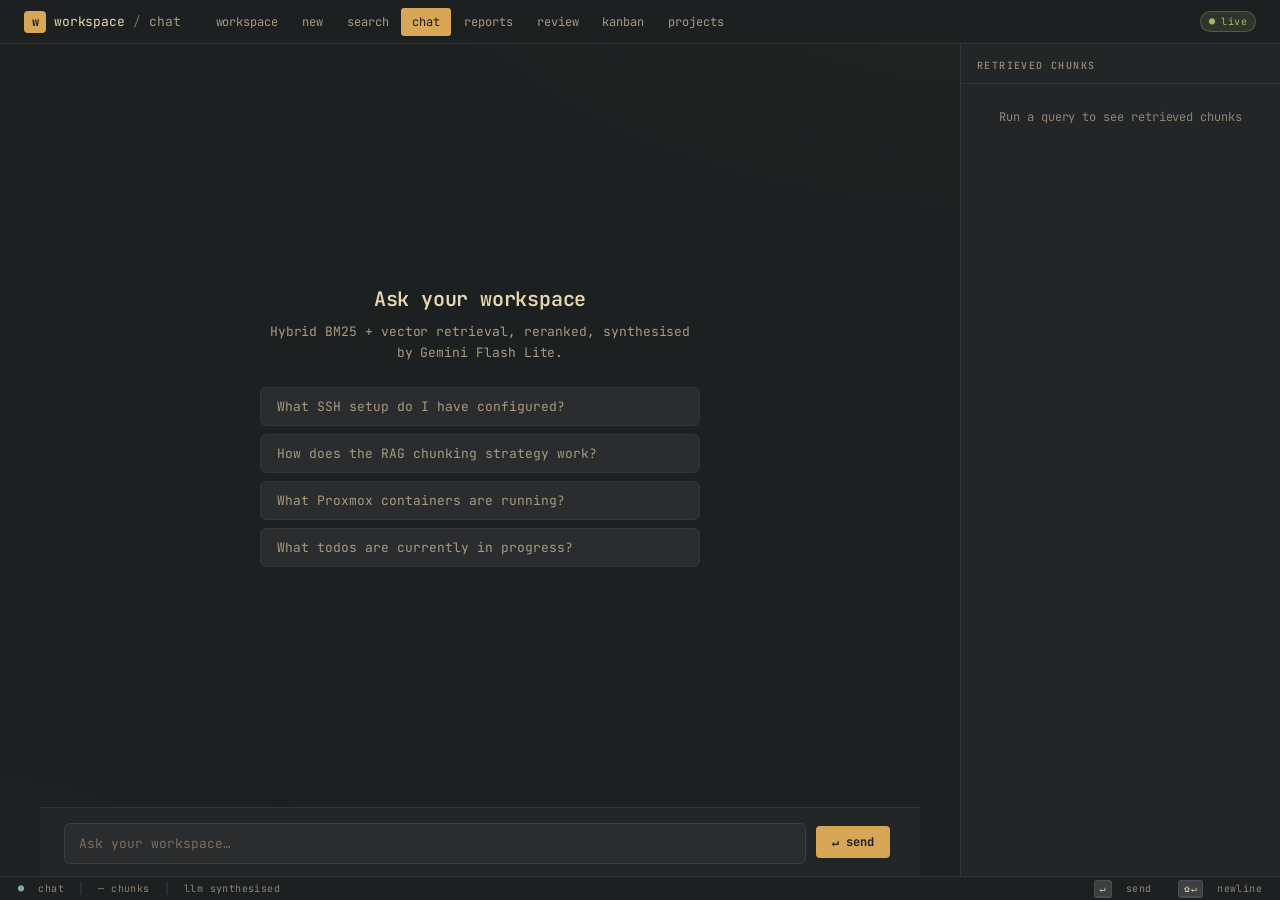
==== commit a1b58414: "Add /reports page, split reports vs review in nav Previously the 'reports' nav pill incorrectly link" ====
--- a/ui/index.html
+++ b/ui/index.html
@@ -257,12 +257,13 @@
     <span class="gv-breadcrumb-page">chat</span>
   </div>
   <div class="gv-nav">
-    <a href="/"        class="gv-nav-pill">workspace</a>
-    <a href="/new"     class="gv-nav-pill">new</a>
-    <a href="/notes"   class="gv-nav-pill">search</a>
-    <a href="/chat"    class="gv-nav-pill active">chat</a>
+    <a href="/" class="gv-nav-pill">workspace</a>
+    <a href="/new" class="gv-nav-pill">new</a>
+    <a href="/notes" class="gv-nav-pill">search</a>
+    <a href="/chat" class="gv-nav-pill active">chat</a>
     <a href="/reports" class="gv-nav-pill">reports</a>
-    <a href="/kanban"  class="gv-nav-pill">kanban</a>
+    <a href="/review" class="gv-nav-pill">review</a>
+    <a href="/kanban" class="gv-nav-pill">kanban</a>
     <a href="/projects" class="gv-nav-pill">projects</a>
   </div>
   <div class="gv-top-right">
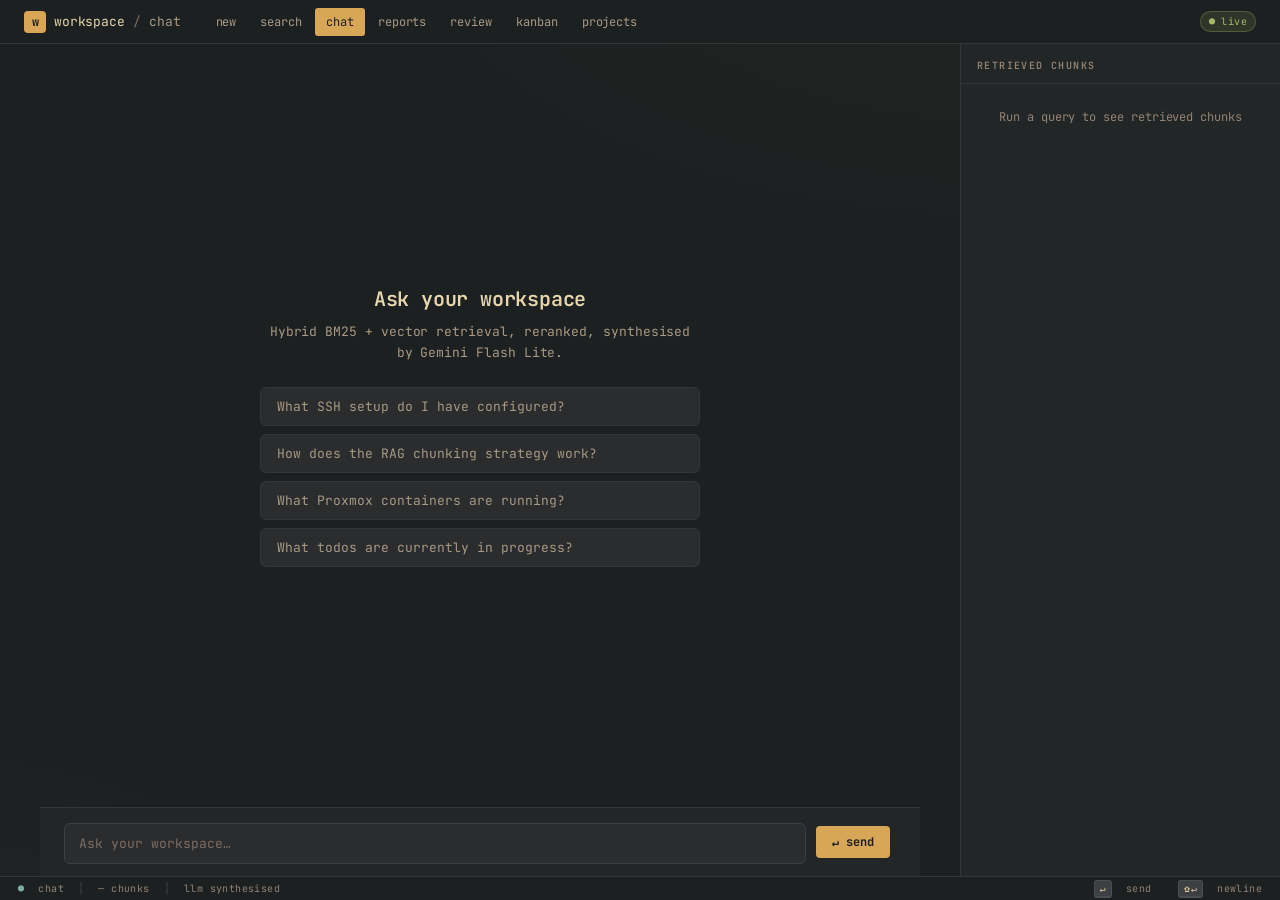
==== commit f38e80af: "Remove duplicate workspace nav pill from all pages The breadcrumb home link already serves as the wo" ====
--- a/ui/index.html
+++ b/ui/index.html
@@ -9,6 +9,7 @@
   <meta name="apple-mobile-web-app-capable" content="yes">
   <meta name="apple-mobile-web-app-status-bar-style" content="black-translucent">
   <link rel="apple-touch-icon" href="/ui/icon.png">
+  <link rel="icon" type="image/svg+xml" href="/ui/icon-maskable.svg">
   <link rel="stylesheet" href="/ui/theme.css">
   <title>Chat — Notes RAG</title>
   <style>
@@ -251,13 +252,11 @@
 <!-- ── Top nav ── -->
 <nav class="gv-top-bar">
   <div class="gv-logo-area">
-    <div class="gv-logo-mark">w</div>
-    <span class="gv-breadcrumb-root">workspace</span>
+    <a href="/" class="gv-home-link"><div class="gv-logo-mark">w</div><span class="gv-breadcrumb-root">workspace</span></a>
     <span class="gv-breadcrumb-sep">/</span>
     <span class="gv-breadcrumb-page">chat</span>
   </div>
   <div class="gv-nav">
-    <a href="/" class="gv-nav-pill">workspace</a>
     <a href="/new" class="gv-nav-pill">new</a>
     <a href="/notes" class="gv-nav-pill">search</a>
     <a href="/chat" class="gv-nav-pill active">chat</a>
--- a/ui/theme.css
+++ b/ui/theme.css
@@ -70,8 +70,8 @@
 .gv-top-bar {
   display: flex;
   align-items: center;
-  height: 44px;
-  padding: 0 24px;
+  height: calc(44px + env(safe-area-inset-top, 0px));
+  padding: env(safe-area-inset-top, 0px) 24px 0;
   background: var(--bg-dim);
   border-bottom: 1px solid var(--bg-2);
   flex: 0 0 auto;
@@ -85,6 +85,12 @@
   margin-right: 24px;
   flex-shrink: 0;
 }
+
+.gv-home-link {
+  display: flex; align-items: center; gap: 8px;
+  text-decoration: none; color: inherit;
+}
+.gv-home-link:hover .gv-breadcrumb-root { color: var(--fg-1); }
 
 .gv-logo-mark {
   width: 22px; height: 22px; border-radius: 4px;
@@ -290,7 +296,7 @@
 }
 
 @media (max-width: 719px) {
-  .gv-top-bar { padding: 0 16px; height: 48px; }
+  .gv-top-bar { padding: env(safe-area-inset-top, 0px) 16px 0; height: calc(48px + env(safe-area-inset-top, 0px)); }
   .gv-nav { display: none; }
   .gv-content { padding: 12px 14px; overflow-x: hidden; }
   .gv-bottom-bar { gap: 10px; font-size: 9px; }
